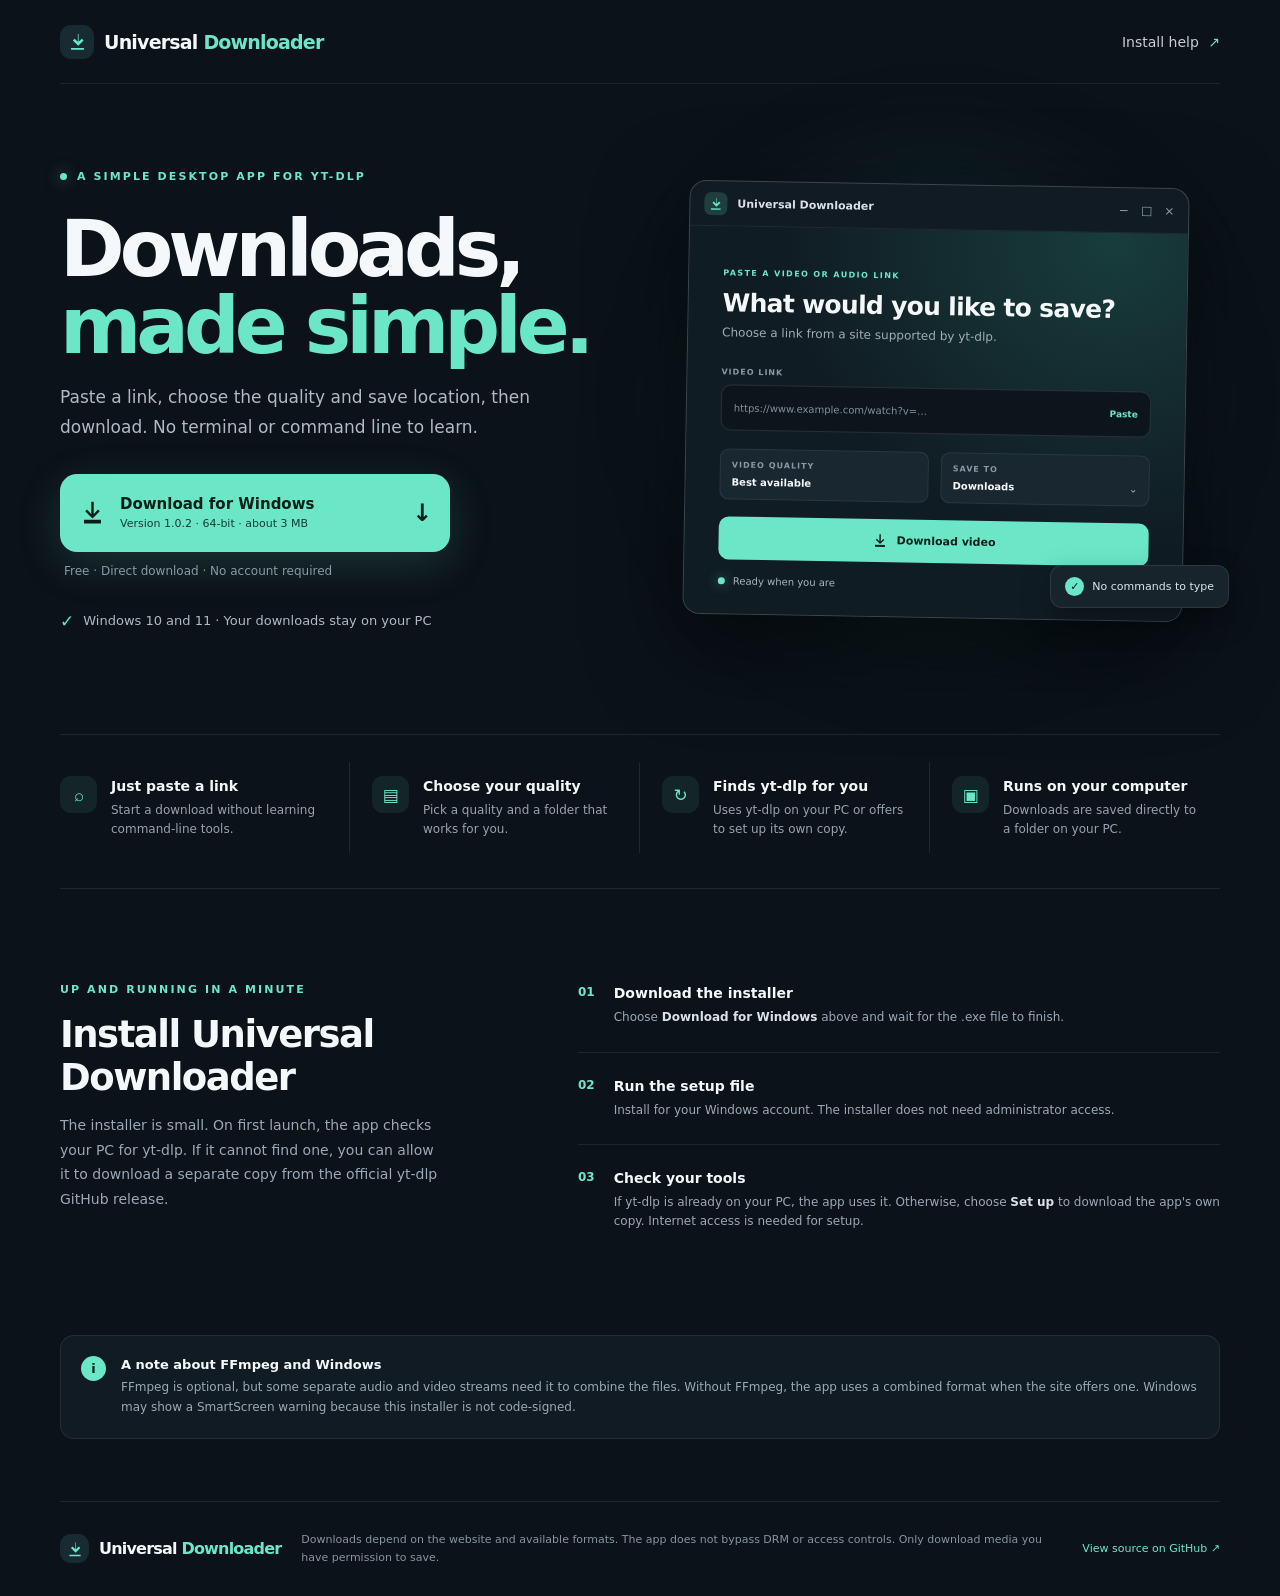
==== site/index.html @ a5805696 "Prepare Universal Downloader 1.0.2 and download site" ====
<!doctype html>
<html lang="en">
  <head>
    <meta charset="utf-8">
    <meta name="viewport" content="width=device-width, initial-scale=1">
    <meta name="theme-color" content="#0b1219">
    <meta name="description" content="A friendly Windows desktop app for yt-dlp. Paste a link, choose quality and save location, then download.">
    <title>Universal Downloader for Windows</title>
    <link rel="icon" href="favicon.svg" type="image/svg+xml">
    <link rel="stylesheet" href="styles.css">
  </head>
  <body>
    <header class="topbar">
      <a class="brand" href="#top" aria-label="Universal Downloader home">
        <span class="brand-icon" aria-hidden="true"><svg viewBox="0 0 64 64"><path d="M29 11h6v22l9-9 5 5-15 15-15-15 5-5 9 9V11Zm-15 39h36v5H14z"/></svg></span>
        <span>Universal <span>Downloader</span></span>
      </a>
      <a class="top-link" href="#install">Install help <span aria-hidden="true">↗</span></a>
    </header>

    <main id="top">
      <section class="hero">
        <div class="hero-copy">
          <div class="eyebrow"><span class="live-dot"></span> A SIMPLE DESKTOP APP FOR YT-DLP</div>
          <h1>Downloads,<br><span>made simple.</span></h1>
          <p class="intro">Paste a link, choose the quality and save location, then download. No terminal or command line to learn.</p>
          <div class="download-row">
            <a class="download-button" href="https://github.com/randankevin004-hub/Universal-Downloader/releases/latest/download/Universal-Downloader-Setup.exe" download>
              <svg viewBox="0 0 24 24" aria-hidden="true"><path d="M11 3h2v10.17l3.59-3.58L18 11l-6 6-6-6 1.41-1.41L11 13.17V3Zm-6 15h14v3H5v-3Z"/></svg>
              <span><strong>Download for Windows</strong><small>Version 1.0.2 · 64-bit · about 3 MB</small></span>
              <span class="download-arrow" aria-hidden="true">↓</span>
            </a>
            <p class="download-note">Free · Direct download · No account required</p>
          </div>
          <div class="trust-line"><span aria-hidden="true">✓</span> Windows 10 and 11 · Your downloads stay on your PC</div>
        </div>

        <div class="app-wrap" aria-label="Universal Downloader app preview">
          <div class="glow"></div>
          <div class="app-window">
            <div class="window-bar"><span class="window-mark"><svg viewBox="0 0 64 64"><path d="M29 11h6v22l9-9 5 5-15 15-15-15 5-5 9 9V11Zm-15 39h36v5H14z"/></svg></span><b>Universal Downloader</b><span class="window-controls">−　□　×</span></div>
            <div class="window-content">
              <div class="welcome"><small>PASTE A VIDEO OR AUDIO LINK</small><h2>What would you like to save?</h2><p>Choose a link from a site supported by yt-dlp.</p></div>
              <div class="input-label">VIDEO LINK</div>
              <div class="input-box"><span>https://www.example.com/watch?v=…</span><b>Paste</b></div>
              <div class="option-row"><div><small>VIDEO QUALITY</small><b>Best available</b></div><div><small>SAVE TO</small><b>Downloads <span>⌄</span></b></div></div>
              <div class="save-button"><svg viewBox="0 0 24 24"><path d="M11 3h2v10.17l3.59-3.58L18 11l-6 6-6-6 1.41-1.41L11 13.17V3Zm-6 15h14v3H5v-3Z"/></svg> Download video</div>
              <div class="status-row"><span class="status-dot"></span><span>Ready when you are</span><span class="status-check">✓</span></div>
            </div>
          </div>
          <div class="float-tag"><span class="float-check">✓</span> No commands to type</div>
        </div>
      </section>

      <section class="features" aria-label="App features">
        <article><span class="feature-icon">⌕</span><div><h3>Just paste a link</h3><p>Start a download without learning command-line tools.</p></div></article>
        <article><span class="feature-icon">▤</span><div><h3>Choose your quality</h3><p>Pick a quality and a folder that works for you.</p></div></article>
        <article><span class="feature-icon">↻</span><div><h3>Finds yt-dlp for you</h3><p>Uses yt-dlp on your PC or offers to set up its own copy.</p></div></article>
        <article><span class="feature-icon">▣</span><div><h3>Runs on your computer</h3><p>Downloads are saved directly to a folder on your PC.</p></div></article>
      </section>

      <section class="install" id="install">
        <div class="install-title"><div class="eyebrow">UP AND RUNNING IN A MINUTE</div><h2>Install Universal Downloader</h2><p>The installer is small. On first launch, the app checks your PC for yt-dlp. If it cannot find one, you can allow it to download a separate copy from the official yt-dlp GitHub release.</p></div>
        <ol class="steps">
          <li><span>01</span><div><b>Download the installer</b><p>Choose <strong>Download for Windows</strong> above and wait for the .exe file to finish.</p></div></li>
          <li><span>02</span><div><b>Run the setup file</b><p>Install for your Windows account. The installer does not need administrator access.</p></div></li>
          <li><span>03</span><div><b>Check your tools</b><p>If yt-dlp is already on your PC, the app uses it. Otherwise, choose <strong>Set up</strong> to download the app's own copy. Internet access is needed for setup.</p></div></li>
        </ol>
      </section>

      <section class="notice">
        <div class="notice-icon">i</div>
        <div><h3>A note about FFmpeg and Windows</h3><p>FFmpeg is optional, but some separate audio and video streams need it to combine the files. Without FFmpeg, the app uses a combined format when the site offers one. Windows may show a SmartScreen warning because this installer is not code-signed.</p></div>
      </section>

      <footer>
        <a class="brand footer-brand" href="#top"><span class="brand-icon" aria-hidden="true"><svg viewBox="0 0 64 64"><path d="M29 11h6v22l9-9 5 5-15 15-15-15 5-5 9 9V11Zm-15 39h36v5H14z"/></svg></span><span>Universal <span>Downloader</span></span></a>
        <p>Downloads depend on the website and available formats. The app does not bypass DRM or access controls. Only download media you have permission to save.</p>
        <a class="back-top" href="https://github.com/randankevin004-hub/Universal-Downloader">View source on GitHub ↗</a>
      </footer>
    </main>
  </body>
</html>
---- site/styles.css ----
:root {
  color-scheme: dark;
  --bg: #0b1219;
  --panel: #131e28;
  --muted: #9aa9b7;
  --mint: #6be7c8;
  --text: #f5f8fa;
  font-family: Inter, ui-sans-serif, system-ui, -apple-system, BlinkMacSystemFont, "Segoe UI", sans-serif;
}
* { box-sizing: border-box; }
html { scroll-behavior: smooth; }
body { margin: 0; background: var(--bg); color: var(--text); }
a { color: inherit; text-decoration: none; }
.topbar { width: min(1160px, calc(100% - 48px)); height: 84px; margin: auto; display: flex; align-items: center; justify-content: space-between; border-bottom: 1px solid #ffffff12; }
.brand { display: inline-flex; align-items: center; gap: 10px; font-size: 19px; font-weight: 800; letter-spacing: -.8px; }
.brand > span:last-child > span { color: var(--mint); }
.brand-icon { width: 34px; height: 34px; border-radius: 11px; background: #182a32; display: grid; place-items: center; }
.brand-icon svg { width: 23px; height: 23px; fill: var(--mint); }
.top-link { color: #c3d0d8; font-size: 14px; }
.top-link span { color: var(--mint); padding-left: 5px; }
.hero { width: min(1160px, calc(100% - 48px)); min-height: 650px; margin: auto; display: grid; grid-template-columns: 1fr 1fr; align-items: center; gap: 24px; padding: 45px 0 62px; }
.hero-copy { padding: 35px 0; }
.eyebrow { display: flex; align-items: center; gap: 10px; color: var(--mint); letter-spacing: 2.1px; font-size: 11px; font-weight: 800; }
.live-dot { width: 7px; height: 7px; background: var(--mint); border-radius: 50%; box-shadow: 0 0 15px #6be7c8a0; }
h1 { margin: 28px 0 18px; font-size: clamp(52px, 6.4vw, 78px); line-height: .99; letter-spacing: -5px; }
h1 span { color: var(--mint); }
.intro { max-width: 470px; color: #aebbc5; line-height: 1.75; font-size: 17px; }
.download-row { margin-top: 31px; }
.download-button { width: min(100%, 390px); min-height: 78px; padding: 14px 18px; display: flex; align-items: center; gap: 13px; border-radius: 17px; color: #092019; background: var(--mint); box-shadow: 0 12px 45px #6be7c829; transition: transform .18s, box-shadow .18s; }
.download-button:hover { transform: translateY(-2px); box-shadow: 0 16px 55px #6be7c84a; }
.download-button > svg { width: 29px; height: 29px; fill: currentColor; }
.download-button strong, .download-button small { display: block; }
.download-button strong { font-size: 15px; }
.download-button small { margin-top: 4px; color: #173d32; font-size: 11px; }
.download-arrow { margin-left: auto; font-size: 24px; font-weight: 700; }
.download-note { color: #8999a5; font-size: 12px; margin: 12px 0 0 4px; }
.trust-line { display: flex; gap: 9px; align-items: center; margin-top: 33px; color: #aebbc5; font-size: 13px; }
.trust-line span { color: var(--mint); font-size: 17px; }
.app-wrap { position: relative; min-height: 500px; display: grid; place-items: center; }
.glow { position: absolute; width: 390px; height: 390px; border-radius: 50%; background: #36cda62b; filter: blur(74px); }
.app-window { position: relative; width: min(100%, 500px); z-index: 1; border: 1px solid #ffffff30; border-radius: 17px; overflow: hidden; background: #111b23; box-shadow: 0 30px 90px #0009; transform: rotate(1deg); }
.window-bar { min-height: 45px; display: flex; align-items: center; gap: 10px; padding: 0 14px; border-bottom: 1px solid #ffffff12; color: #d8e1e5; font-size: 11px; }
.window-mark { width: 23px; height: 23px; display: grid; place-items: center; border-radius: 7px; background: #203e3e; }
.window-mark svg { width: 17px; height: 17px; fill: var(--mint); }
.window-controls { margin-left: auto; color: #90a0aa; font-size: 12px; }
.window-content { padding: 34px 34px 27px; background: radial-gradient(ellipse at 85% 3%, #183c3c 0, #101c24 55%); }
.welcome small { color: var(--mint); letter-spacing: 1.4px; font-size: 8px; font-weight: 800; }
.welcome h2 { margin: 9px 0 8px; font-size: 25px; letter-spacing: -.7px; }
.welcome p { margin: 0; color: #9fadb7; font-size: 12px; }
.input-label, .option-row small { color: #8999a5; letter-spacing: 1px; font-size: 8px; font-weight: 800; }
.input-label { margin: 28px 0 8px; }
.input-box { display: flex; align-items: center; gap: 10px; min-height: 46px; padding: 0 12px; border: 1px solid #ffffff1c; border-radius: 10px; background: #0d151c; color: #80909c; font-size: 10px; }
.input-box span { flex: 1; overflow: hidden; text-overflow: ellipsis; white-space: nowrap; }
.input-box b { color: var(--mint); font-size: 9px; }
.option-row { display: grid; grid-template-columns: 1fr 1fr; gap: 12px; margin-top: 18px; }
.option-row > div { display: grid; gap: 7px; padding: 11px; border: 1px solid #ffffff14; border-radius: 9px; background: #192730; }
.option-row b { font-size: 10px; font-weight: 600; }
.option-row b span { float: right; color: #90a0aa; }
.save-button { min-height: 43px; display: flex; justify-content: center; align-items: center; gap: 8px; margin-top: 17px; border-radius: 10px; background: var(--mint); color: #092019; font-size: 11px; font-weight: 800; }
.save-button svg { width: 17px; height: 17px; fill: currentColor; }
.status-row { display: flex; align-items: center; gap: 8px; margin-top: 16px; color: #a8b6be; font-size: 10px; }
.status-dot { width: 7px; height: 7px; border-radius: 50%; background: var(--mint); box-shadow: 0 0 12px #6be7c880; }
.status-check { margin-left: auto; color: var(--mint); }
.float-tag { z-index: 2; position: absolute; bottom: 43px; right: -9px; display: flex; align-items: center; gap: 8px; padding: 11px 14px; border: 1px solid #ffffff17; border-radius: 12px; background: #17242c; color: #dbe5e9; font-size: 11px; box-shadow: 0 12px 30px #0005; }
.float-check { width: 19px; height: 19px; display: grid; place-items: center; border-radius: 50%; color: #0b2019; background: var(--mint); font-size: 11px; font-weight: 900; }
.features { width: min(1160px, calc(100% - 48px)); margin: 0 auto; padding: 27px 0 35px; display: grid; grid-template-columns: repeat(4, 1fr); border-top: 1px solid #ffffff17; border-bottom: 1px solid #ffffff17; }
.features article { display: flex; align-items: flex-start; gap: 14px; padding: 14px 22px; border-right: 1px solid #ffffff17; }
.features article:first-child { padding-left: 0; }
.features article:last-child { border: 0; }
.feature-icon { width: 37px; height: 37px; flex: 0 0 37px; display: grid; place-items: center; color: var(--mint); background: #6be7c817; border-radius: 11px; font-size: 17px; }
.features h3 { margin: 2px 0 7px; font-size: 14px; }
.features p { margin: 0; color: #95a4af; font-size: 12px; line-height: 1.6; }
.install { width: min(1160px, calc(100% - 48px)); margin: auto; padding: 94px 0 80px; display: grid; grid-template-columns: .8fr 1.2fr; gap: 90px; }
.install-title h2 { margin: 17px 0 12px; font-size: 37px; letter-spacing: -1.5px; }
.install-title > p { color: #9aa9b7; font-size: 14px; line-height: 1.75; max-width: 380px; }
.steps { margin: 0; padding: 0; list-style: none; }
.steps li { display: flex; gap: 19px; padding: 0 0 24px; margin-bottom: 23px; border-bottom: 1px solid #ffffff14; }
.steps li:last-child { border-bottom: 0; margin-bottom: 0; }
.steps li > span { color: var(--mint); font-weight: 800; font-size: 12px; padding-top: 2px; }
.steps b { font-size: 14px; }
.steps p { color: #9aa9b7; font-size: 12px; line-height: 1.6; margin: 6px 0 0; }
.steps strong { color: #d9e3e7; }
.notice { width: min(1160px, calc(100% - 48px)); margin: 0 auto 62px; display: flex; gap: 15px; padding: 20px; border: 1px solid #ffffff14; border-radius: 14px; background: #111b23; }
.notice-icon { width: 25px; height: 25px; flex: 0 0 25px; display: grid; place-items: center; border-radius: 50%; color: #0b2019; background: var(--mint); font-weight: 900; font-size: 13px; }
.notice h3 { margin: 1px 0 6px; font-size: 13px; }
.notice p { margin: 0; color: #9aa9b7; font-size: 12px; line-height: 1.65; }
footer { width: min(1160px, calc(100% - 48px)); margin: auto; min-height: 95px; padding: 20px 0; display: flex; align-items: center; gap: 20px; border-top: 1px solid #ffffff17; }
.footer-brand { font-size: 16px; flex: 0 0 auto; }
.footer-brand .brand-icon { width: 29px; height: 29px; }
.footer-brand .brand-icon svg { width: 20px; height: 20px; }
footer p { margin: 0; color: #8595a1; font-size: 11px; line-height: 1.6; }
.back-top { margin-left: auto; color: var(--mint); font-size: 11px; flex: 0 0 auto; }
@media (max-width: 900px) {
  .hero { grid-template-columns: 1fr; padding-top: 48px; }
  .hero-copy { padding: 10px 0 0; }
  h1 { font-size: clamp(54px, 13vw, 76px); }
  .app-wrap { min-height: 470px; }
  .features { grid-template-columns: repeat(2, 1fr); }
  .features article:nth-child(2) { border-right: 0; }
  .features article:nth-child(3) { padding-left: 0; }
  .install { grid-template-columns: 1fr; gap: 35px; padding: 70px 0; }
}
@media (max-width: 520px) {
  .topbar, .hero, .features, .install, .notice, footer { width: min(100% - 36px, 1160px); }
  .topbar { height: 70px; }
  .brand { font-size: 16px; }
  .hero { padding-top: 40px; }
  .intro { font-size: 15px; }
  .app-wrap { min-height: 380px; margin: -6px -12px 0; }
  .app-window { transform: none; }
  .window-content { padding: 24px 19px 20px; }
  .welcome h2 { font-size: 21px; }
  .float-tag { right: 0; bottom: 12px; }
  .features { grid-template-columns: 1fr; padding: 15px 0; }
  .features article, .features article:first-child, .features article:nth-child(3) { padding: 17px 0; border-right: 0; border-bottom: 1px solid #ffffff14; }
  .features article:last-child { border: 0; }
  .install { padding: 58px 0; }
  .install-title h2 { font-size: 31px; }
  .notice { margin-bottom: 45px; padding: 16px; }
  footer { flex-wrap: wrap; gap: 12px; }
  footer p { order: 3; width: 100%; }
  .back-top { margin-left: auto; }
}
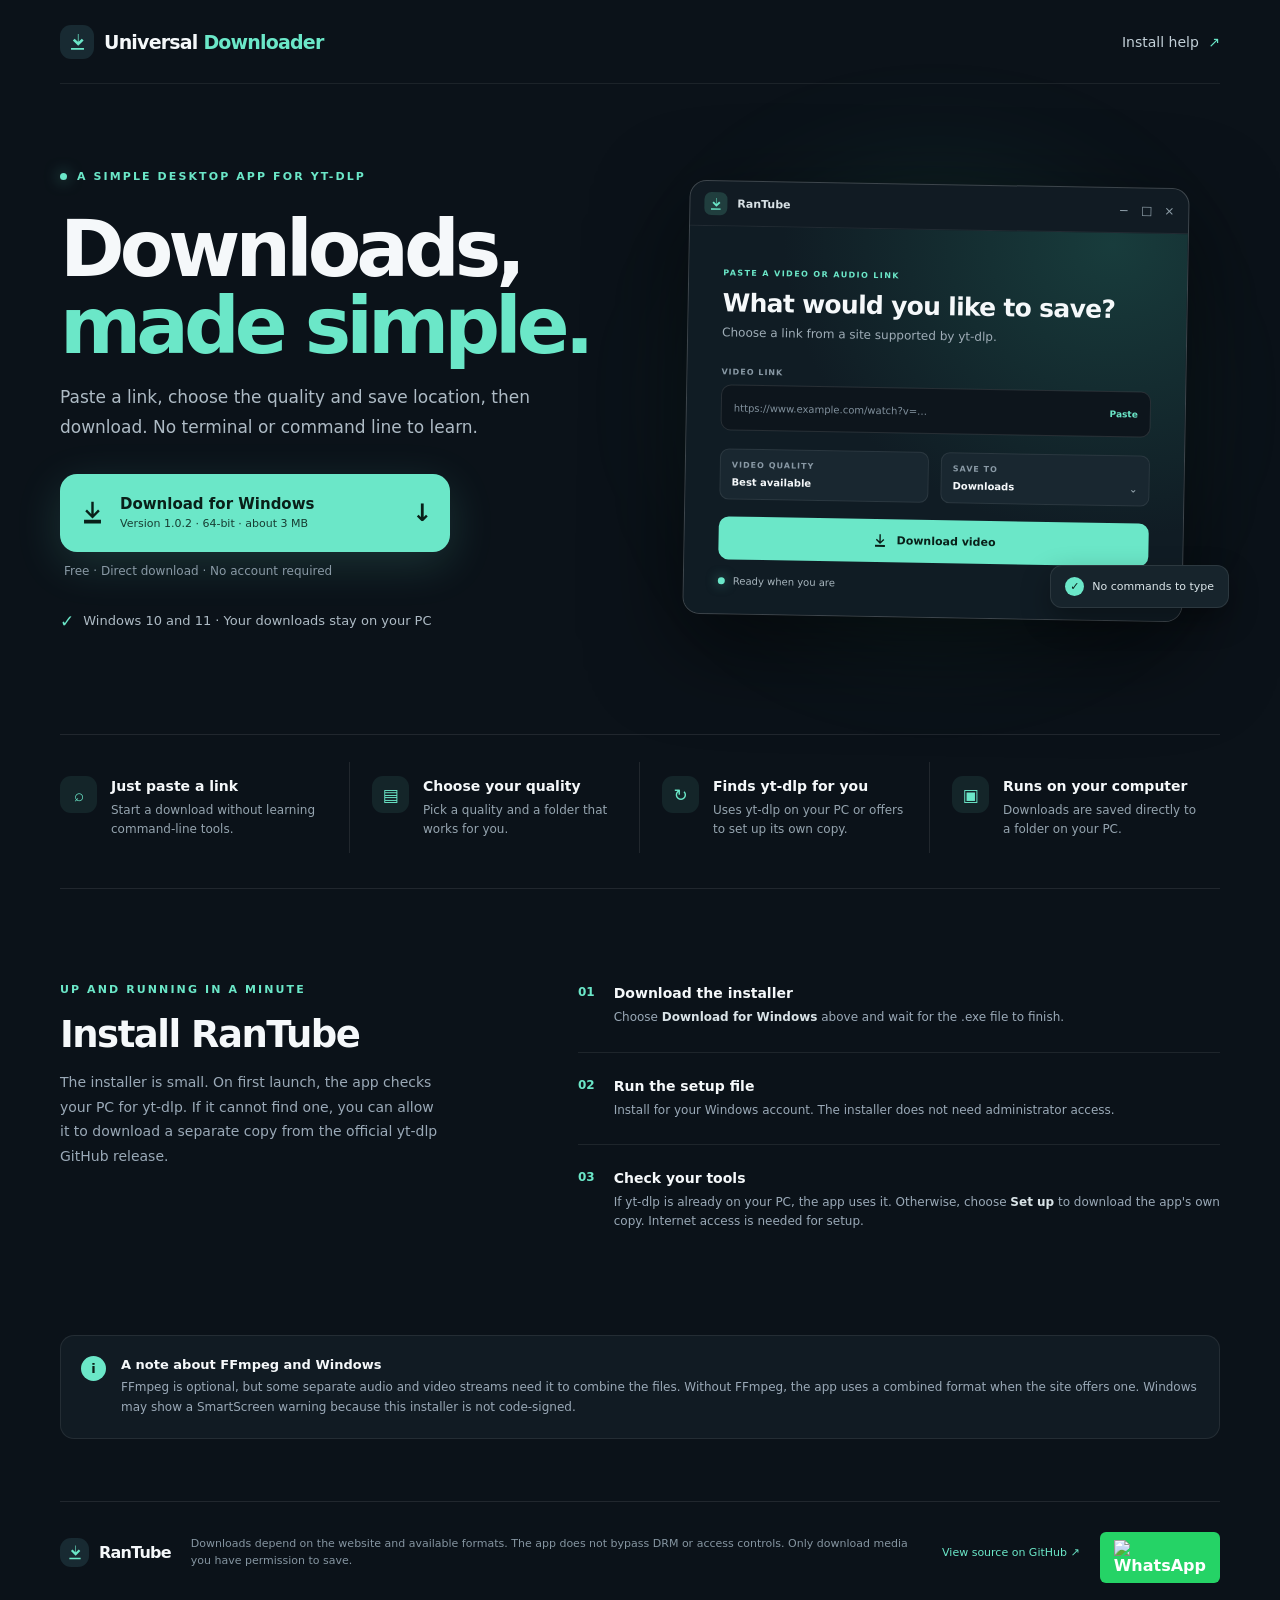
==== commit 59867649: "Rename to RanTube and add auth, platform chips, update check, WhatsApp contact" ====
--- a/site/index.html
+++ b/site/index.html
@@ -5,13 +5,13 @@
     <meta name="viewport" content="width=device-width, initial-scale=1">
     <meta name="theme-color" content="#0b1219">
     <meta name="description" content="A friendly Windows desktop app for yt-dlp. Paste a link, choose quality and save location, then download.">
-    <title>Universal Downloader for Windows</title>
+    <title>RanTube for Windows</title>
     <link rel="icon" href="favicon.svg" type="image/svg+xml">
     <link rel="stylesheet" href="styles.css">
   </head>
   <body>
     <header class="topbar">
-      <a class="brand" href="#top" aria-label="Universal Downloader home">
+      <a class="brand" href="#top" aria-label="RanTube home">
         <span class="brand-icon" aria-hidden="true"><svg viewBox="0 0 64 64"><path d="M29 11h6v22l9-9 5 5-15 15-15-15 5-5 9 9V11Zm-15 39h36v5H14z"/></svg></span>
         <span>Universal <span>Downloader</span></span>
       </a>
@@ -35,10 +35,10 @@
           <div class="trust-line"><span aria-hidden="true">✓</span> Windows 10 and 11 · Your downloads stay on your PC</div>
         </div>
 
-        <div class="app-wrap" aria-label="Universal Downloader app preview">
+        <div class="app-wrap" aria-label="RanTube app preview">
           <div class="glow"></div>
           <div class="app-window">
-            <div class="window-bar"><span class="window-mark"><svg viewBox="0 0 64 64"><path d="M29 11h6v22l9-9 5 5-15 15-15-15 5-5 9 9V11Zm-15 39h36v5H14z"/></svg></span><b>Universal Downloader</b><span class="window-controls">−　□　×</span></div>
+            <div class="window-bar"><span class="window-mark"><svg viewBox="0 0 64 64"><path d="M29 11h6v22l9-9 5 5-15 15-15-15 5-5 9 9V11Zm-15 39h36v5H14z"/></svg></span><b>RanTube</b><span class="window-controls">−　□　×</span></div>
             <div class="window-content">
               <div class="welcome"><small>PASTE A VIDEO OR AUDIO LINK</small><h2>What would you like to save?</h2><p>Choose a link from a site supported by yt-dlp.</p></div>
               <div class="input-label">VIDEO LINK</div>
@@ -60,7 +60,7 @@
       </section>
 
       <section class="install" id="install">
-        <div class="install-title"><div class="eyebrow">UP AND RUNNING IN A MINUTE</div><h2>Install Universal Downloader</h2><p>The installer is small. On first launch, the app checks your PC for yt-dlp. If it cannot find one, you can allow it to download a separate copy from the official yt-dlp GitHub release.</p></div>
+        <div class="install-title"><div class="eyebrow">UP AND RUNNING IN A MINUTE</div><h2>Install RanTube</h2><p>The installer is small. On first launch, the app checks your PC for yt-dlp. If it cannot find one, you can allow it to download a separate copy from the official yt-dlp GitHub release.</p></div>
         <ol class="steps">
           <li><span>01</span><div><b>Download the installer</b><p>Choose <strong>Download for Windows</strong> above and wait for the .exe file to finish.</p></div></li>
           <li><span>02</span><div><b>Run the setup file</b><p>Install for your Windows account. The installer does not need administrator access.</p></div></li>
@@ -74,10 +74,13 @@
       </section>
 
       <footer>
-        <a class="brand footer-brand" href="#top"><span class="brand-icon" aria-hidden="true"><svg viewBox="0 0 64 64"><path d="M29 11h6v22l9-9 5 5-15 15-15-15 5-5 9 9V11Zm-15 39h36v5H14z"/></svg></span><span>Universal <span>Downloader</span></span></a>
+<a class="brand footer-brand" href="#top"><span class="brand-icon" aria-hidden="true"><svg viewBox="0 0 64 64"><path d="M29 11h6v22l9-9 5 5-15 15-15-15 5-5 9 9V11Zm-15 39h36v5H14z"/></svg></span><span>RanTube</span></a>
         <p>Downloads depend on the website and available formats. The app does not bypass DRM or access controls. Only download media you have permission to save.</p>
         <a class="back-top" href="https://github.com/randankevin004-hub/Universal-Downloader">View source on GitHub ↗</a>
+        <a class="whatsapp-button" href="https://wa.me/254708063827" target="_blank" rel="noopener"><img src="https://cdn.simpleicons.org/whatsapp" alt="WhatsApp" width="20" height="20" /></a>
       </footer>
     </main>
   </body>
 </html>
+
+
--- a/site/styles.css
+++ b/site/styles.css
@@ -121,3 +121,4 @@
   footer p { order: 3; width: 100%; }
   .back-top { margin-left: auto; }
 }
+.whatsapp-button{display:inline-block;margin-top:10px;padding:8px 14px;background:#25D366;color:#fff;border-radius:6px;text-decoration:none;font-weight:600}
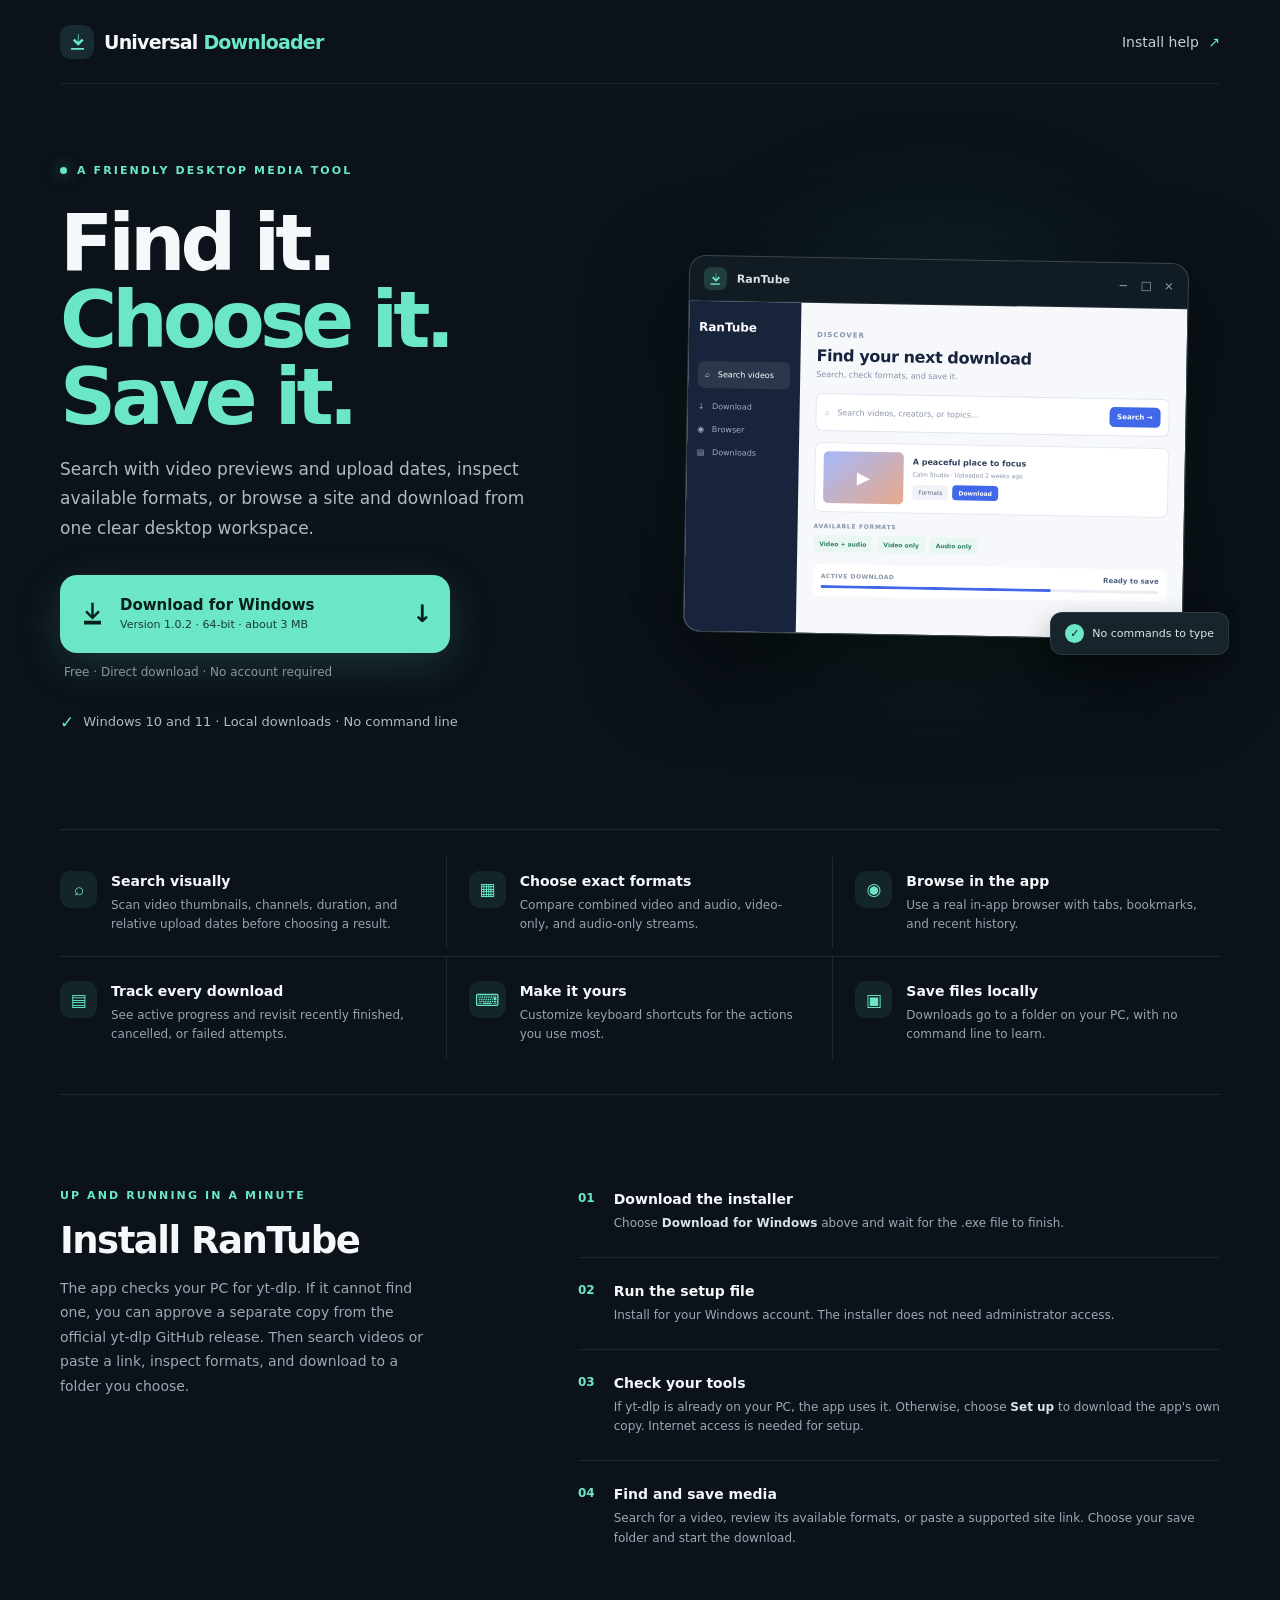
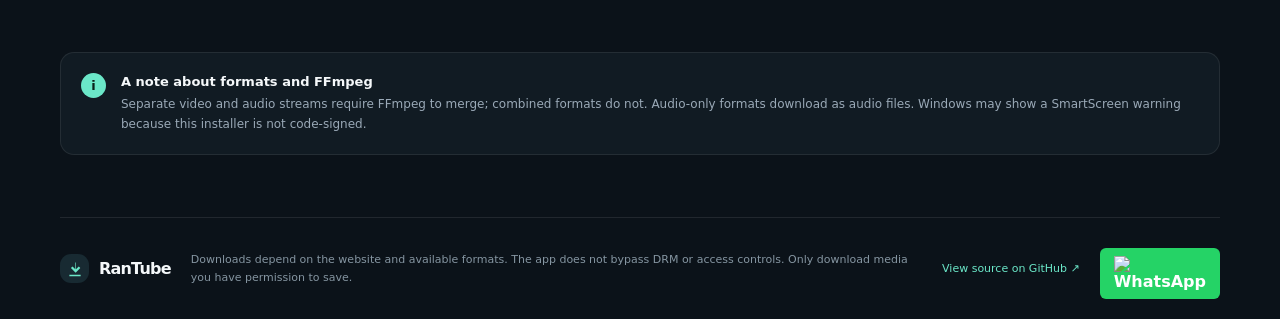
==== commit afb1fc47: "Refresh RanTube app and download website Co-authored-by: Copilot <223556219+Copilot@users.noreply.gi" ====
--- a/site/index.html
+++ b/site/index.html
@@ -4,7 +4,7 @@
     <meta charset="utf-8">
     <meta name="viewport" content="width=device-width, initial-scale=1">
     <meta name="theme-color" content="#0b1219">
-    <meta name="description" content="A friendly Windows desktop app for yt-dlp. Paste a link, choose quality and save location, then download.">
+    <meta name="description" content="Search videos, compare available formats, browse sites in-app, and manage local downloads with RanTube for Windows.">
     <title>RanTube for Windows</title>
     <link rel="icon" href="favicon.svg" type="image/svg+xml">
     <link rel="stylesheet" href="styles.css">
@@ -21,18 +21,18 @@
     <main id="top">
       <section class="hero">
         <div class="hero-copy">
-          <div class="eyebrow"><span class="live-dot"></span> A SIMPLE DESKTOP APP FOR YT-DLP</div>
-          <h1>Downloads,<br><span>made simple.</span></h1>
-          <p class="intro">Paste a link, choose the quality and save location, then download. No terminal or command line to learn.</p>
+          <div class="eyebrow"><span class="live-dot"></span> A FRIENDLY DESKTOP MEDIA TOOL</div>
+          <h1>Find it.<br><span>Choose it. Save it.</span></h1>
+          <p class="intro">Search with video previews and upload dates, inspect available formats, or browse a site and download from one clear desktop workspace.</p>
           <div class="download-row">
-            <a class="download-button" href="https://github.com/randankevin004-hub/Universal-Downloader/releases/latest/download/Universal-Downloader-Setup.exe" download>
+            <a class="download-button" href="https://raw.githubusercontent.com/randankevin004-hub/Universal-Downloader/main/Universal-Downloader-Tauri-Setup-1.0.2.exe" download>
               <svg viewBox="0 0 24 24" aria-hidden="true"><path d="M11 3h2v10.17l3.59-3.58L18 11l-6 6-6-6 1.41-1.41L11 13.17V3Zm-6 15h14v3H5v-3Z"/></svg>
               <span><strong>Download for Windows</strong><small>Version 1.0.2 · 64-bit · about 3 MB</small></span>
               <span class="download-arrow" aria-hidden="true">↓</span>
             </a>
             <p class="download-note">Free · Direct download · No account required</p>
           </div>
-          <div class="trust-line"><span aria-hidden="true">✓</span> Windows 10 and 11 · Your downloads stay on your PC</div>
+          <div class="trust-line"><span aria-hidden="true">✓</span> Windows 10 and 11 · Local downloads · No command line</div>
         </div>
 
         <div class="app-wrap" aria-label="RanTube app preview">
@@ -40,12 +40,14 @@
           <div class="app-window">
             <div class="window-bar"><span class="window-mark"><svg viewBox="0 0 64 64"><path d="M29 11h6v22l9-9 5 5-15 15-15-15 5-5 9 9V11Zm-15 39h36v5H14z"/></svg></span><b>RanTube</b><span class="window-controls">−　□　×</span></div>
             <div class="window-content">
-              <div class="welcome"><small>PASTE A VIDEO OR AUDIO LINK</small><h2>What would you like to save?</h2><p>Choose a link from a site supported by yt-dlp.</p></div>
-              <div class="input-label">VIDEO LINK</div>
-              <div class="input-box"><span>https://www.example.com/watch?v=…</span><b>Paste</b></div>
-              <div class="option-row"><div><small>VIDEO QUALITY</small><b>Best available</b></div><div><small>SAVE TO</small><b>Downloads <span>⌄</span></b></div></div>
-              <div class="save-button"><svg viewBox="0 0 24 24"><path d="M11 3h2v10.17l3.59-3.58L18 11l-6 6-6-6 1.41-1.41L11 13.17V3Zm-6 15h14v3H5v-3Z"/></svg> Download video</div>
-              <div class="status-row"><span class="status-dot"></span><span>Ready when you are</span><span class="status-check">✓</span></div>
+              <aside class="preview-sidebar"><b>RanTube</b><span class="preview-active">⌕ &nbsp; Search videos</span><span>↓ &nbsp; Download</span><span>◉ &nbsp; Browser</span><span>▤ &nbsp; Downloads</span></aside>
+              <div class="preview-main">
+                <div class="preview-heading"><small>DISCOVER</small><h2>Find your next download</h2><p>Search, check formats, and save it.</p></div>
+                <div class="preview-search">⌕ &nbsp; Search videos, creators, or topics… <b>Search →</b></div>
+                <div class="preview-video"><div class="preview-thumb">▶</div><div class="preview-video-copy"><b>A peaceful place to focus</b><small>Calm Studio · Uploaded 2 weeks ago</small><div><span>Formats</span><strong>Download</strong></div></div></div>
+                <div class="preview-format"><span>AVAILABLE FORMATS</span><b>Video + audio</b><b>Video only</b><b>Audio only</b></div>
+                <div class="preview-status"><span>ACTIVE DOWNLOAD</span><b>Ready to save</b><i><span></span></i></div>
+              </div>
             </div>
           </div>
           <div class="float-tag"><span class="float-check">✓</span> No commands to type</div>
@@ -53,24 +55,27 @@
       </section>
 
       <section class="features" aria-label="App features">
-        <article><span class="feature-icon">⌕</span><div><h3>Just paste a link</h3><p>Start a download without learning command-line tools.</p></div></article>
-        <article><span class="feature-icon">▤</span><div><h3>Choose your quality</h3><p>Pick a quality and a folder that works for you.</p></div></article>
-        <article><span class="feature-icon">↻</span><div><h3>Finds yt-dlp for you</h3><p>Uses yt-dlp on your PC or offers to set up its own copy.</p></div></article>
-        <article><span class="feature-icon">▣</span><div><h3>Runs on your computer</h3><p>Downloads are saved directly to a folder on your PC.</p></div></article>
+        <article><span class="feature-icon">⌕</span><div><h3>Search visually</h3><p>Scan video thumbnails, channels, duration, and relative upload dates before choosing a result.</p></div></article>
+        <article><span class="feature-icon">▦</span><div><h3>Choose exact formats</h3><p>Compare combined video and audio, video-only, and audio-only streams.</p></div></article>
+        <article><span class="feature-icon">◉</span><div><h3>Browse in the app</h3><p>Use a real in-app browser with tabs, bookmarks, and recent history.</p></div></article>
+        <article><span class="feature-icon">▤</span><div><h3>Track every download</h3><p>See active progress and revisit recently finished, cancelled, or failed attempts.</p></div></article>
+        <article><span class="feature-icon">⌨</span><div><h3>Make it yours</h3><p>Customize keyboard shortcuts for the actions you use most.</p></div></article>
+        <article><span class="feature-icon">▣</span><div><h3>Save files locally</h3><p>Downloads go to a folder on your PC, with no command line to learn.</p></div></article>
       </section>
 
       <section class="install" id="install">
-        <div class="install-title"><div class="eyebrow">UP AND RUNNING IN A MINUTE</div><h2>Install RanTube</h2><p>The installer is small. On first launch, the app checks your PC for yt-dlp. If it cannot find one, you can allow it to download a separate copy from the official yt-dlp GitHub release.</p></div>
+        <div class="install-title"><div class="eyebrow">UP AND RUNNING IN A MINUTE</div><h2>Install RanTube</h2><p>The app checks your PC for yt-dlp. If it cannot find one, you can approve a separate copy from the official yt-dlp GitHub release. Then search videos or paste a link, inspect formats, and download to a folder you choose.</p></div>
         <ol class="steps">
           <li><span>01</span><div><b>Download the installer</b><p>Choose <strong>Download for Windows</strong> above and wait for the .exe file to finish.</p></div></li>
           <li><span>02</span><div><b>Run the setup file</b><p>Install for your Windows account. The installer does not need administrator access.</p></div></li>
           <li><span>03</span><div><b>Check your tools</b><p>If yt-dlp is already on your PC, the app uses it. Otherwise, choose <strong>Set up</strong> to download the app's own copy. Internet access is needed for setup.</p></div></li>
+          <li><span>04</span><div><b>Find and save media</b><p>Search for a video, review its available formats, or paste a supported site link. Choose your save folder and start the download.</p></div></li>
         </ol>
       </section>
 
       <section class="notice">
         <div class="notice-icon">i</div>
-        <div><h3>A note about FFmpeg and Windows</h3><p>FFmpeg is optional, but some separate audio and video streams need it to combine the files. Without FFmpeg, the app uses a combined format when the site offers one. Windows may show a SmartScreen warning because this installer is not code-signed.</p></div>
+        <div><h3>A note about formats and FFmpeg</h3><p>Separate video and audio streams require FFmpeg to merge; combined formats do not. Audio-only formats download as audio files. Windows may show a SmartScreen warning because this installer is not code-signed.</p></div>
       </section>
 
       <footer>
--- a/site/styles.css
+++ b/site/styles.css
@@ -122,3 +122,6 @@
   .back-top { margin-left: auto; }
 }
 .whatsapp-button{display:inline-block;margin-top:10px;padding:8px 14px;background:#25D366;color:#fff;border-radius:6px;text-decoration:none;font-weight:600}
+.window-content{display:grid;grid-template-columns:112px minmax(0,1fr);padding:0;min-height:330px;background:#f6f8fc;color:#17233c}.preview-sidebar{display:flex;flex-direction:column;gap:14px;padding:19px 10px;background:#18243b;color:#9eabc1;font-size:8px}.preview-sidebar>b{margin-bottom:13px;color:#fff;font-size:12px}.preview-sidebar .preview-active{padding:9px 7px;border-radius:6px;background:#ffffff16;color:#fff}.preview-main{min-width:0;padding:19px 16px}.preview-heading small{color:#8794ad;font-size:7px;font-weight:800;letter-spacing:1px}.preview-heading h2{margin:5px 0;font-size:16px;letter-spacing:-.4px}.preview-heading p{margin:0;color:#8490a5;font-size:8px}.preview-search{display:flex;align-items:center;gap:8px;margin:14px 0 11px;padding:8px;border:1px solid #e0e6f0;border-radius:7px;background:#fff;color:#8b96a9;font-size:8px}.preview-search b{margin-left:auto;padding:6px 8px;border-radius:5px;background:#4168e8;color:#fff;font-size:7px}.preview-video{display:grid;grid-template-columns:80px minmax(0,1fr);gap:9px;align-items:center;padding:8px;border:1px solid #e5e9f1;border-radius:7px;background:#fff}.preview-thumb{display:grid;height:52px;place-items:center;border-radius:5px;background:linear-gradient(140deg,#a4b8fa,#e9a98b);color:white;font-size:17px}.preview-video-copy{min-width:0}.preview-video-copy>b,.preview-video-copy>small{display:block;overflow:hidden;text-overflow:ellipsis;white-space:nowrap}.preview-video-copy>b{color:#33415c;font-size:8px}.preview-video-copy>small{margin-top:4px;color:#8793a7;font-size:6px}.preview-video-copy>div{display:flex;gap:4px;margin-top:7px}.preview-video-copy>div span,.preview-video-copy>div strong{padding:4px 6px;border-radius:4px;background:#f0f3f8;color:#5d6b83;font-size:6px}.preview-video-copy>div strong{background:#4168e8;color:#fff}.preview-format{display:flex;align-items:center;gap:5px;flex-wrap:wrap;margin-top:10px}.preview-format>span{width:100%;margin-bottom:1px;color:#8794a8;font-size:6px;font-weight:800;letter-spacing:.7px}.preview-format>b{padding:5px 6px;border-radius:4px;background:#e8f7f1;color:#378066;font-size:6px}.preview-status{display:grid;grid-template-columns:1fr auto;gap:5px;margin-top:12px;padding:8px;border-radius:6px;background:#fff}.preview-status>span{color:#8995a8;font-size:6px;font-weight:800;letter-spacing:.5px}.preview-status>b{color:#50607c;font-size:7px}.preview-status>i{grid-column:1/3;height:3px;overflow:hidden;border-radius:4px;background:#e9edf4}.preview-status>i>span{display:block;width:68%;height:100%;background:#4168e8}.features{grid-template-columns:repeat(3,1fr)}.features article:nth-child(3n){border-right:0}.features article:nth-child(3n+1){padding-left:0}.features article:nth-child(n+4){margin-top:8px;padding-top:24px;border-top:1px solid #ffffff17}
+@media(max-width:900px){.features{grid-template-columns:repeat(2,1fr)}.features article:nth-child(2n){border-right:0}.features article:nth-child(3n){border-right:1px solid #ffffff17}.features article:nth-child(odd){padding-left:0}.features article:nth-child(even){padding-left:22px}.features article:nth-child(n+3){margin-top:5px;padding-top:20px;border-top:1px solid #ffffff17}}
+@media(max-width:520px){.window-content{grid-template-columns:76px minmax(0,1fr);min-height:300px}.preview-sidebar{gap:12px;padding:15px 6px;font-size:6px}.preview-sidebar>b{font-size:10px}.preview-main{padding:15px 9px}.preview-video{grid-template-columns:59px minmax(0,1fr);gap:6px;padding:6px}.preview-thumb{height:45px}.preview-video-copy>div span,.preview-video-copy>div strong{padding:4px}.features article,.features article:first-child,.features article:nth-child(odd),.features article:nth-child(even){padding:17px 0;border-right:0;border-bottom:1px solid #ffffff14}.features article:nth-child(n+3){margin-top:0;padding-top:17px;border-top:0}.features article:last-child{border:0}}
